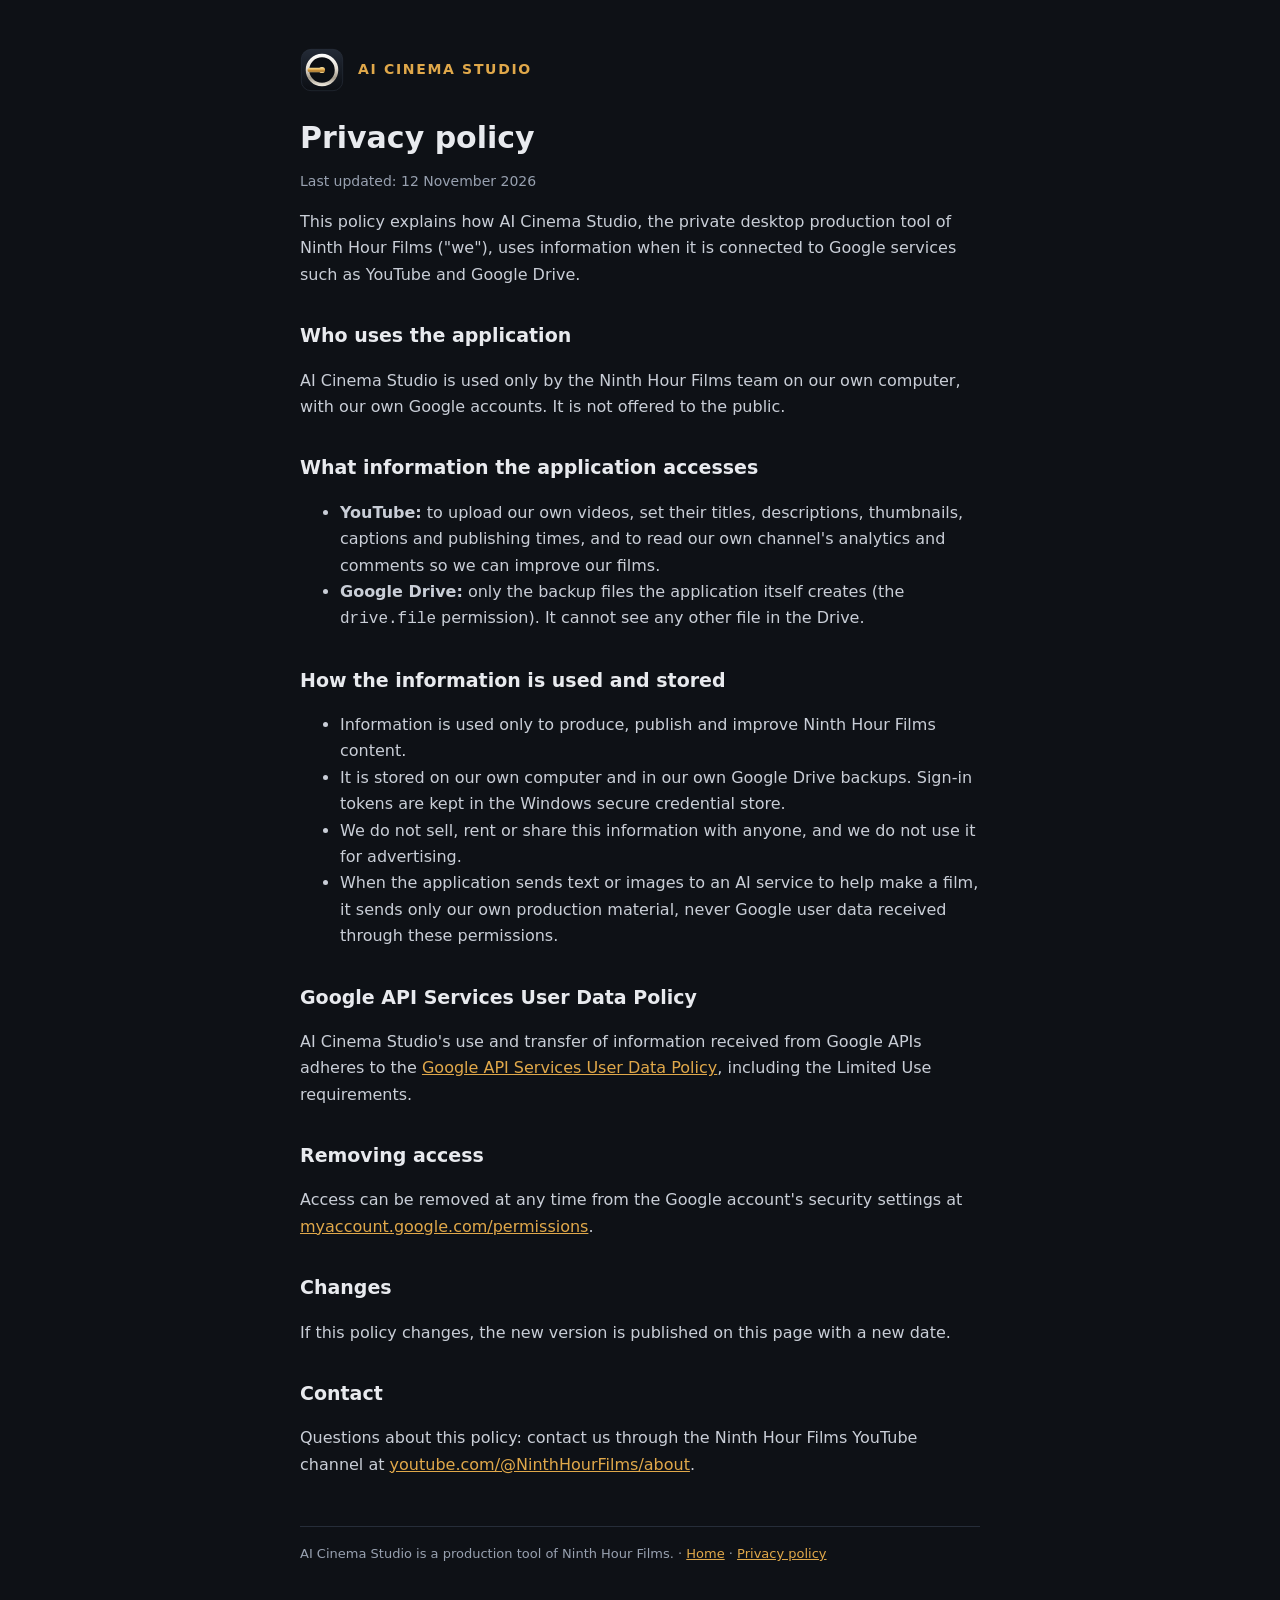
==== privacy.html @ 3cff7ec2 "Create privacy.html" ====
<!doctype html><html lang="en"><head><meta charset="utf-8"><meta name="viewport" content="width=device-width,initial-scale=1"><title>Privacy Policy · AI Cinema Studio</title><link rel="stylesheet" href="style.css"></head><body><main><header><svg xmlns="http://www.w3.org/2000/svg" viewBox="0 0 100 100" width="44" height="44" aria-hidden="true"><defs>
<linearGradient id="t" x1="0" y1="0" x2="0" y2="1"><stop offset="0" stop-color="#232A36"/><stop offset="1" stop-color="#0B0E13"/></linearGradient>
<linearGradient id="s" gradientUnits="userSpaceOnUse" x1="0" y1="14" x2="0" y2="86"><stop offset="0" stop-color="#FFFFFF"/><stop offset=".45" stop-color="#E4DED3"/><stop offset=".75" stop-color="#A39A8B"/><stop offset="1" stop-color="#EFE9DE"/></linearGradient>
<linearGradient id="g" gradientUnits="userSpaceOnUse" x1="0" y1="45" x2="0" y2="55"><stop offset="0" stop-color="#F6DC98"/><stop offset=".45" stop-color="#E0A84A"/><stop offset=".78" stop-color="#A26C24"/><stop offset="1" stop-color="#EBC97E"/></linearGradient></defs>
<rect x="3" y="3" width="94" height="94" rx="22" fill="url(#t)" stroke="#2E3644" stroke-width="1.2"/><circle cx="50" cy="50" r="33" fill="#0B0E13" stroke="url(#s)" stroke-width="8"/><line x1="50" y1="50" x2="22" y2="50" stroke="url(#g)" stroke-width="10" stroke-linecap="round"/><circle cx="50" cy="50" r="7" fill="url(#g)"/></svg><span class="brand">AI CINEMA STUDIO</span></header><h1>Privacy policy</h1>
<p class="muted">Last updated: 12 November 2026</p>
<p>This policy explains how AI Cinema Studio, the private desktop production tool of Ninth Hour Films ("we"), uses information when it is connected to Google services such as YouTube and Google Drive.</p>
<h2>Who uses the application</h2>
<p>AI Cinema Studio is used only by the Ninth Hour Films team on our own computer, with our own Google accounts. It is not offered to the public.</p>
<h2>What information the application accesses</h2>
<ul>
<li><b>YouTube:</b> to upload our own videos, set their titles, descriptions, thumbnails, captions and publishing times, and to read our own channel's analytics and comments so we can improve our films.</li>
<li><b>Google Drive:</b> only the backup files the application itself creates (the <code>drive.file</code> permission). It cannot see any other file in the Drive.</li>
</ul>
<h2>How the information is used and stored</h2>
<ul>
<li>Information is used only to produce, publish and improve Ninth Hour Films content.</li>
<li>It is stored on our own computer and in our own Google Drive backups. Sign-in tokens are kept in the Windows secure credential store.</li>
<li>We do not sell, rent or share this information with anyone, and we do not use it for advertising.</li>
<li>When the application sends text or images to an AI service to help make a film, it sends only our own production material, never Google user data received through these permissions.</li>
</ul>
<h2>Google API Services User Data Policy</h2>
<p>AI Cinema Studio's use and transfer of information received from Google APIs adheres to the <a href="https://developers.google.com/terms/api-services-user-data-policy">Google API Services User Data Policy</a>, including the Limited Use requirements.</p>
<h2>Removing access</h2>
<p>Access can be removed at any time from the Google account's security settings at <a href="https://myaccount.google.com/permissions">myaccount.google.com/permissions</a>.</p>
<h2>Changes</h2>
<p>If this policy changes, the new version is published on this page with a new date.</p>
<h2>Contact</h2>
<p>Questions about this policy: contact us through the Ninth Hour Films YouTube channel at <a href="https://www.youtube.com/@NinthHourFilms/about">youtube.com/@NinthHourFilms/about</a>.</p>
<footer>AI Cinema Studio is a production tool of Ninth Hour Films. · <a href="index.html">Home</a> · <a href="privacy.html">Privacy policy</a></footer></main></body></html>
---- style.css ----
:root{--bg:#0E1116;--surface:#151A22;--line:#262D39;--text:#E8EAEE;--muted:#98A1B0;--accent:#E0A84A;color-scheme:dark}
*{box-sizing:border-box}
body{margin:0;background:var(--bg);color:var(--text);font:400 16px/1.65 Inter,system-ui,-apple-system,"Segoe UI",sans-serif}
main{max-width:720px;margin:0 auto;padding:48px max(20px,env(safe-area-inset-left)) 64px}
header{display:flex;align-items:center;gap:14px;margin-bottom:28px}
header svg{flex:none}
.brand{font-weight:700;letter-spacing:.12em;color:var(--accent);font-size:14px}
h1{font-size:30px;line-height:1.2;margin:0 0 8px;font-weight:600}
h2{font-size:19px;margin:32px 0 8px;font-weight:600}
p,li{color:#C9CED7}
a{color:var(--accent)}
.muted{color:var(--muted);font-size:14px}
.card{background:var(--surface);border:1px solid var(--line);border-radius:12px;padding:18px 20px;margin-top:20px}
footer{margin-top:48px;color:var(--muted);font-size:13px;border-top:1px solid var(--line);padding-top:16px}
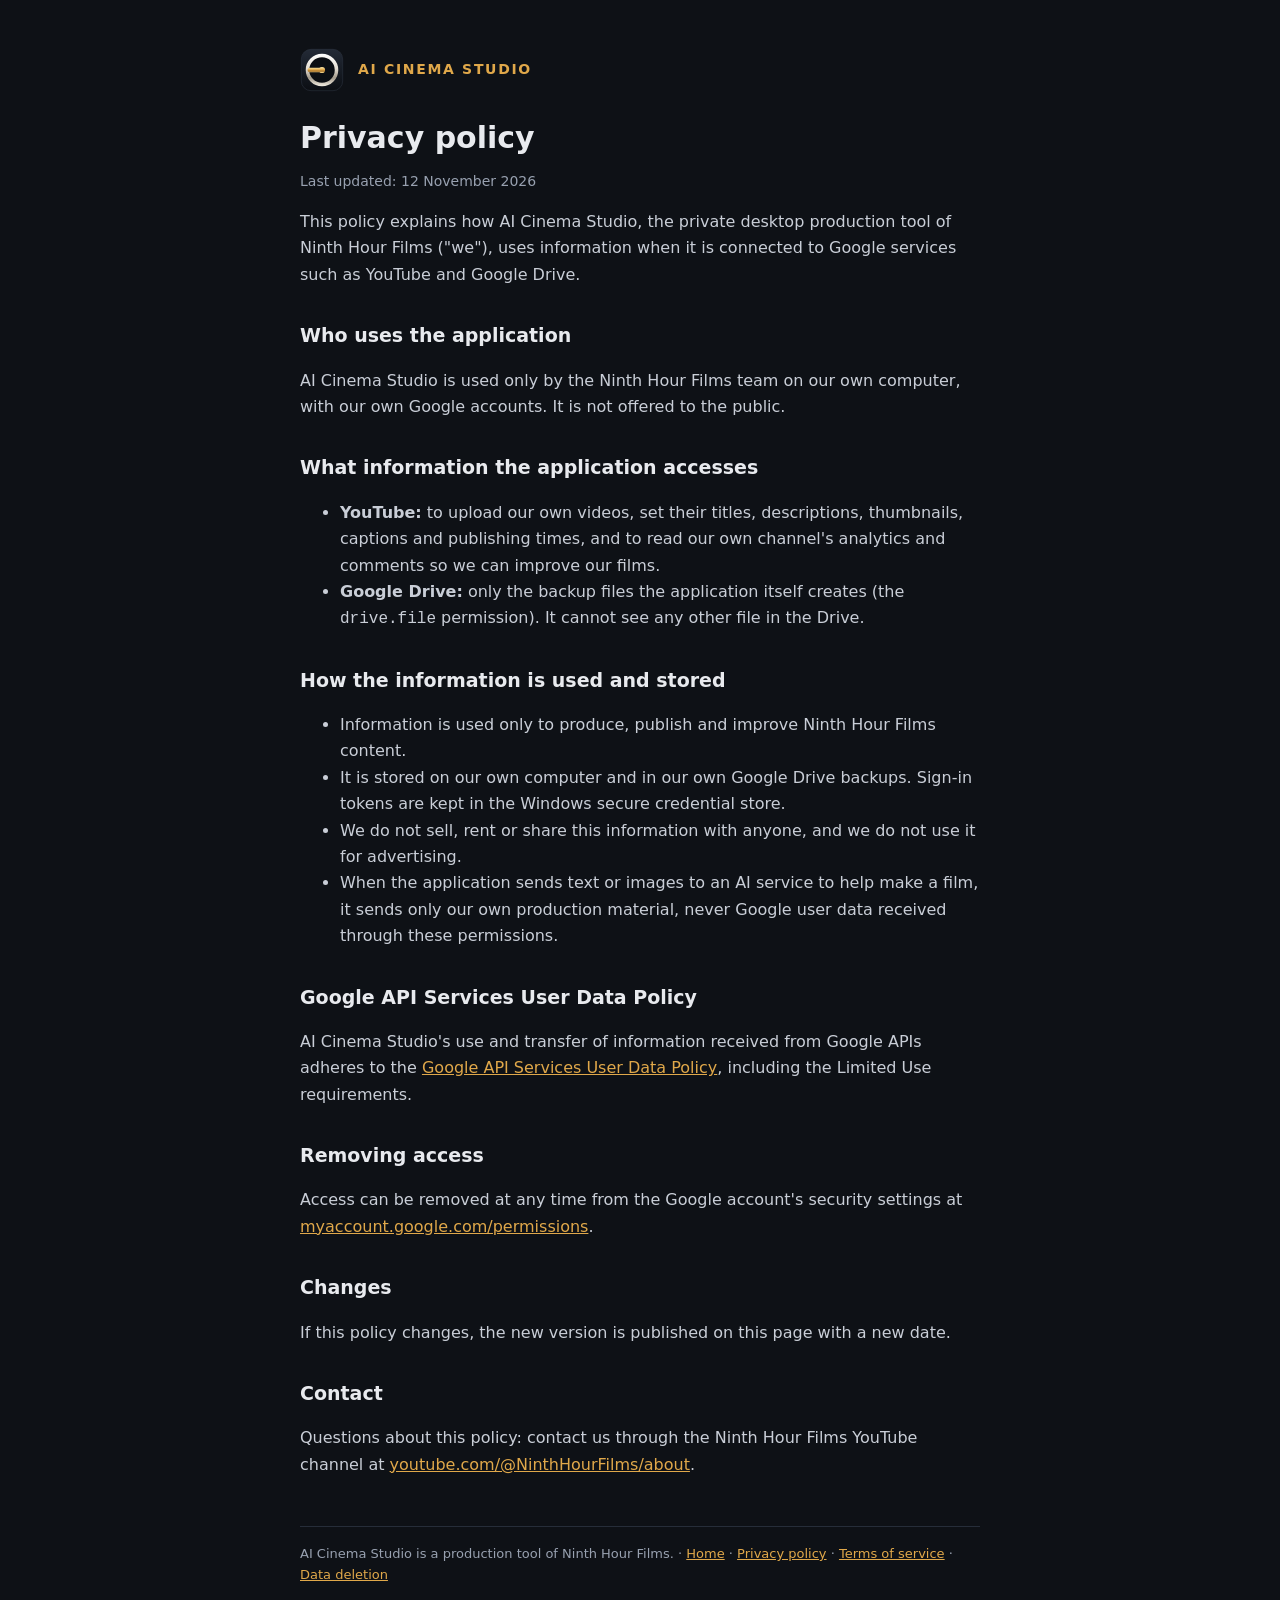
==== commit c4e6c60a: "Update privacy.html" ====
--- a/privacy.html
+++ b/privacy.html
@@ -27,4 +27,4 @@
 <p>If this policy changes, the new version is published on this page with a new date.</p>
 <h2>Contact</h2>
 <p>Questions about this policy: contact us through the Ninth Hour Films YouTube channel at <a href="https://www.youtube.com/@NinthHourFilms/about">youtube.com/@NinthHourFilms/about</a>.</p>
-<footer>AI Cinema Studio is a production tool of Ninth Hour Films. · <a href="index.html">Home</a> · <a href="privacy.html">Privacy policy</a></footer></main></body></html>
+<footer>AI Cinema Studio is a production tool of Ninth Hour Films. · <a href="index.html">Home</a> · <a href="privacy.html">Privacy policy</a> · <a href="terms.html">Terms of service</a> · <a href="data-deletion.html">Data deletion</a></footer></main></body></html>
